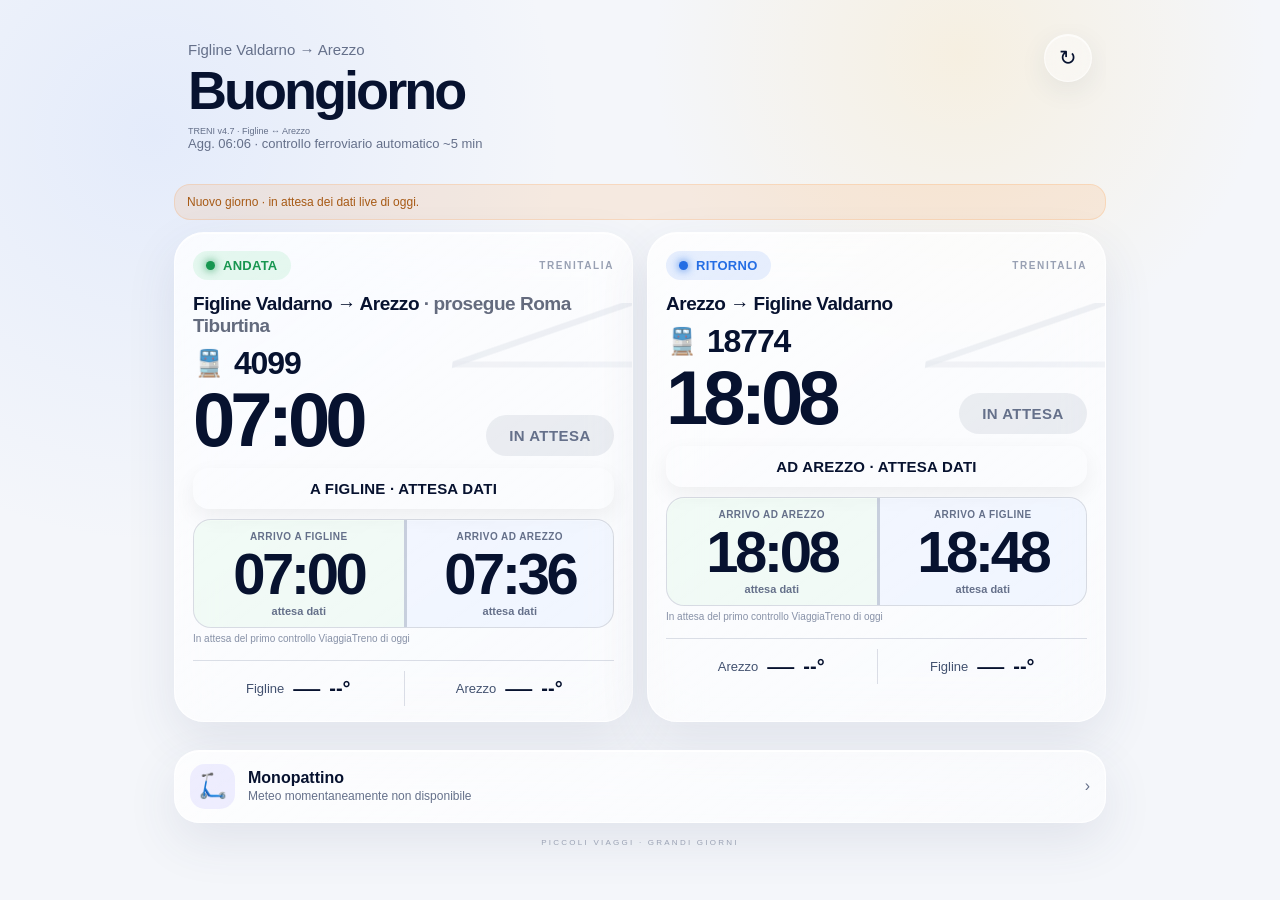
==== index.html @ f2db4995 "Reset giornaliero automatico a mezzanotte" ====
<!doctype html>
<html lang="it">
<head>
  <meta charset="utf-8">
<meta http-equiv="Cache-Control" content="no-cache, no-store, must-revalidate">
<meta http-equiv="Pragma" content="no-cache">
<meta http-equiv="Expires" content="0">
  <meta name="viewport" content="width=device-width,initial-scale=1,viewport-fit=cover">
  <meta name="theme-color" content="#f7f9fc" media="(prefers-color-scheme: light)">
  <meta name="theme-color" content="#080a0f" media="(prefers-color-scheme: dark)">
  <meta name="apple-mobile-web-app-capable" content="yes">
  <meta name="apple-mobile-web-app-status-bar-style" content="black-translucent">
  <meta name="apple-mobile-web-app-title" content="Treni Figline">
  <meta name="format-detection" content="telephone=no">
  <link rel="manifest" href="./manifest.webmanifest">
  <link rel="icon" href="./icon.svg" type="image/svg+xml">
  <title>Treni Figline ↔ Arezzo v4</title>
  <style>
    :root{
      color-scheme:light dark;
      --bg:#f4f6fa;--text:#07122f;--muted:#65708a;--border:rgba(103,116,145,.22);
      --shadow:0 18px 50px rgba(54,72,104,.10);--green:#28c866;--orange:#ff8a2b;
      --red:#ff4d4f;--blue:#3478f6;--purple:#6c63ff;
    }
    *{box-sizing:border-box}
    html,body{margin:0;min-height:100%;background:
      radial-gradient(circle at 75% 6%,rgba(255,209,112,.18),transparent 24%),
      radial-gradient(circle at 12% 15%,rgba(130,170,255,.14),transparent 30%),var(--bg);
      color:var(--text);font-family:-apple-system,BlinkMacSystemFont,"SF Pro Display","Segoe UI",sans-serif;
      -webkit-font-smoothing:antialiased}
    body{min-height:100dvh;overflow-x:hidden}
    button{font:inherit;color:inherit;-webkit-tap-highlight-color:transparent}
    .app{width:min(100%,520px);min-height:100dvh;margin:0 auto;padding:
      max(14px,env(safe-area-inset-top)) max(14px,env(safe-area-inset-right))
      max(16px,env(safe-area-inset-bottom)) max(14px,env(safe-area-inset-left));position:relative}
    .hero{position:relative;min-height:174px;padding:10px 6px 12px;overflow:hidden;border-radius:0 0 34px 34px}
    .hero:before,.hero:after{content:"";position:absolute;pointer-events:none;z-index:-2}
    .hero:before{left:-15%;right:-12%;bottom:4px;height:88px;background:
      radial-gradient(ellipse at 13% 100%,rgba(102,126,162,.22) 0 44%,transparent 45%),
      radial-gradient(ellipse at 48% 105%,rgba(112,133,165,.20) 0 50%,transparent 51%),
      radial-gradient(ellipse at 83% 108%,rgba(83,110,150,.18) 0 49%,transparent 50%)}
    .hero:after{width:92px;height:92px;border-radius:50%;right:18px;top:70px;background:rgba(255,218,128,.24);box-shadow:0 0 55px rgba(255,211,102,.22);z-index:-3}
    .topline{display:flex;align-items:flex-start;justify-content:space-between;gap:10px}
    .route-mini{font-size:15px;color:var(--muted);margin-top:7px}
    h1{font-size:clamp(38px,11vw,54px);letter-spacing:-.055em;line-height:.94;margin:7px 0 10px;font-weight:760}
    .refresh-meta{font-size:13px;color:var(--muted)}
    .actions{display:flex;gap:8px}
    .circle{width:48px;height:48px;border:1px solid rgba(255,255,255,.58);background:rgba(255,255,255,.40);
      backdrop-filter:blur(22px);-webkit-backdrop-filter:blur(22px);border-radius:50%;display:grid;place-items:center;
      font-size:21px;box-shadow:inset 0 1px 0 rgba(255,255,255,.7),0 8px 28px rgba(43,60,90,.08);cursor:pointer}
    .circle:active{transform:scale(.985)}
    .cards{display:grid;gap:14px}
    .glass{background:linear-gradient(145deg,rgba(255,255,255,.78),rgba(255,255,255,.55));
      border:1px solid rgba(255,255,255,.76);backdrop-filter:blur(26px) saturate(145%);
      -webkit-backdrop-filter:blur(26px) saturate(145%);box-shadow:var(--shadow),inset 0 1px 0 rgba(255,255,255,.88)}
    .train-card{border-radius:30px;padding:18px 18px 15px;position:relative;overflow:hidden;min-height:310px}
    .train-card:after{content:"";position:absolute;right:-12px;top:70px;width:190px;height:100px;opacity:.10;
      background:linear-gradient(160deg,transparent 0 34%,rgba(65,89,126,.75) 35% 38%,transparent 39%),
      linear-gradient(180deg,transparent 0 58%,rgba(65,89,126,.55) 59% 64%,transparent 65%);transform:skewX(-8deg);pointer-events:none}
    .card-head{display:flex;align-items:center;justify-content:space-between;gap:10px}
    .trip-pill{display:inline-flex;align-items:center;gap:8px;padding:7px 13px;border-radius:999px;font-size:13px;font-weight:780;letter-spacing:.02em}
    .trip-pill.out{color:#179650;background:rgba(40,200,102,.10)} .trip-pill.back{color:#246de4;background:rgba(52,120,246,.11)}
    .dot{width:9px;height:9px;border-radius:50%;background:currentColor;box-shadow:0 0 10px currentColor}
    .brand{font-size:10px;font-weight:750;letter-spacing:.16em;color:#98a0b3}
    .route-line{font-size:19px;font-weight:650;letter-spacing:-.025em;margin-top:13px}
    .train-number{display:flex;align-items:center;gap:10px;margin-top:8px;font-size:32px;font-weight:780;letter-spacing:-.035em}
    .train-glyph{font-size:26px;opacity:.82}
    .main-row{display:flex;align-items:end;justify-content:space-between;gap:12px;margin-top:3px}
    .departure{font-size:clamp(58px,18vw,82px);font-weight:790;letter-spacing:-.065em;line-height:.93}
    .status-pill{display:inline-flex;align-items:center;justify-content:center;gap:8px;min-width:128px;padding:12px 14px;border-radius:999px;
      font-size:15px;font-weight:800;letter-spacing:.03em;box-shadow:0 9px 24px rgba(0,0,0,.09)}
    .status-pill.ok{background:linear-gradient(135deg,#35cf73,#22ba5b);color:#fff}
    .status-pill.delay{background:linear-gradient(135deg,#ff9f43,#ff7b20);color:#fff}
    .status-pill.bad{background:linear-gradient(135deg,#ff625f,#eb3438);color:#fff}
    .status-pill.neutral{background:rgba(119,130,151,.13);color:var(--muted);box-shadow:none}
    .punctuality{display:flex;align-items:center;justify-content:center;width:100%;margin-top:12px;padding:11px 14px;border-radius:16px;font-size:15px;font-weight:900;letter-spacing:.015em;border:1px solid transparent;box-shadow:0 8px 22px rgba(0,0,0,.06)}
    .punctuality.ok{color:#0d7a3d;background:linear-gradient(135deg,rgba(40,200,102,.18),rgba(40,200,102,.09));border-color:rgba(40,200,102,.32)}
    .punctuality.late{color:#fff;background:linear-gradient(135deg,#ff625f,#e73a40);border-color:rgba(255,77,79,.45);box-shadow:0 10px 24px rgba(231,58,64,.20)}
    .punctuality.early{color:#1e63c9;background:linear-gradient(135deg,rgba(52,120,246,.18),rgba(52,120,246,.09));border-color:rgba(52,120,246,.30)}
    .punctuality.bad{color:#fff;background:linear-gradient(135deg,#ff3b30,#c71f2a);border-color:rgba(255,59,48,.48);box-shadow:0 10px 24px rgba(199,31,42,.22)}
    .timing-split{display:grid;grid-template-columns:1fr 1fr;margin-top:10px;border:1px solid rgba(82,96,126,.22);border-radius:18px;overflow:hidden;background:rgba(255,255,255,.36);box-shadow:inset 0 1px 0 rgba(255,255,255,.75)}
    .timing-cell{position:relative;padding:11px 7px 10px;text-align:center;min-width:0}
    .timing-cell:first-child{background:rgba(40,200,102,.055)}
    .timing-cell:last-child{background:rgba(52,120,246,.055)}
    .timing-cell+.timing-cell{border-left:3px solid rgba(92,104,132,.28)}
    .timing-label{font-size:10px;font-weight:850;letter-spacing:.045em;color:var(--muted);text-transform:uppercase;white-space:nowrap}
    .timing-time{font-size:52px;font-weight:900;letter-spacing:-.06em;margin-top:4px;line-height:.95;white-space:nowrap}
    .timing-delta{font-size:11px;font-weight:850;margin-top:4px;color:var(--muted)}
    .timing-delta.late{color:#d6373e}.timing-delta.early{color:#246de4}.timing-delta.ok{color:#179650}
    .subinfo{font-size:14px;color:#4e5a75;margin-top:7px;min-height:19px}
    .live-note{font-size:10px;color:#8791a7;margin-top:5px;min-height:14px}
    .divider{height:1px;background:var(--border);margin:13px 0 10px}
    .weather-strip{display:grid;grid-template-columns:1fr 1fr;align-items:center}
    .weather-item{display:flex;align-items:center;justify-content:center;gap:9px;min-width:0;padding:4px 6px}
    .weather-item+.weather-item{border-left:1px solid var(--border)}
    .weather-city{font-size:13px;color:#42516f;white-space:nowrap}.weather-ico{font-size:27px;line-height:1}
    .weather-temp{font-size:20px;font-weight:700;white-space:nowrap}
    .scooter{border-radius:25px;padding:13px 15px;display:flex;align-items:center;gap:13px;margin-top:14px}
    .scooter-icon{width:45px;height:45px;border-radius:15px;display:grid;place-items:center;font-size:24px;background:rgba(108,99,255,.10)}
    .scooter-copy{min-width:0;flex:1}.scooter-title{font-weight:750;font-size:16px}.scooter-sub{font-size:12px;color:var(--muted);margin-top:2px}
    .notice{display:none;margin:0 0 12px;padding:10px 12px;border-radius:16px;background:rgba(255,138,43,.12);color:#a75a15;
      font-size:12px;border:1px solid rgba(255,138,43,.18)} .notice.show{display:block}
    .footer{text-align:center;color:#a0a7b8;font-size:8px;letter-spacing:.28em;margin:15px 0 0;text-transform:uppercase}
    @media(max-height:760px){
      .app{padding-top:max(8px,env(safe-area-inset-top))}.hero{min-height:128px}.hero:after{top:44px}
      h1{font-size:37px;margin:4px 0 6px}.route-mini{margin-top:2px;font-size:13px}.refresh-meta{font-size:11px}
      .circle{width:42px;height:42px;font-size:18px}.cards{gap:9px}.train-card{min-height:0;padding:14px 15px 12px;border-radius:25px}
      .trip-pill{padding:5px 10px;font-size:11px}.route-line{font-size:16px;margin-top:8px}.train-number{font-size:26px;margin-top:5px}.timing-time{font-size:48px!important}
      .train-glyph{font-size:21px}.departure{font-size:55px}.status-pill{padding:9px 11px;min-width:111px;font-size:13px}
      .subinfo{font-size:12px;margin-top:4px}.live-note{font-size:9px}.divider{margin:9px 0 6px}
      .weather-ico{font-size:22px}.weather-temp{font-size:17px}.weather-city{font-size:11px}
      .scooter{padding:9px 12px;margin-top:9px}.scooter-icon{width:38px;height:38px;font-size:20px}.scooter-title{font-size:14px}.scooter-sub{font-size:10px}.footer{display:none}
    }
    @media(min-width:700px){
      .app{width:min(100%,980px);padding:24px}.hero{min-height:160px;padding-inline:14px}.cards{grid-template-columns:1fr 1fr}
      .scooter{grid-column:1/-1}.train-card{min-height:360px}.departure{font-size:76px}.timing-time{font-size:58px}
    }
    @media(prefers-color-scheme:dark){
      :root{--bg:#080a0f;--text:#f5f7ff;--muted:#9aa5bd;--border:rgba(255,255,255,.13);--shadow:0 18px 60px rgba(0,0,0,.26)}
      .glass{background:linear-gradient(145deg,rgba(35,40,53,.82),rgba(18,21,30,.69));border-color:rgba(255,255,255,.12);box-shadow:var(--shadow),inset 0 1px 0 rgba(255,255,255,.10)}
      .circle{background:rgba(40,44,57,.65);border-color:rgba(255,255,255,.11)}.subinfo,.weather-city{color:#b8c1d4}.timing-split{background:rgba(255,255,255,.035);border-color:rgba(255,255,255,.13)}.timing-cell:first-child{background:rgba(40,200,102,.07)}.timing-cell:last-child{background:rgba(52,120,246,.07)}.timing-cell+.timing-cell{border-left-color:rgba(255,255,255,.22)}.punctuality.ok{color:#77e6a2}.punctuality.late{color:#ff8b8e}.punctuality.early{color:#8fb8ff}
    }
  </style>

<script>
(function(){
  try{
    const UI_BUILD="47";
    const u=new URL(location.href);
    if(u.searchParams.get("build")!==UI_BUILD){
      u.searchParams.set("build",UI_BUILD);
      location.replace(u.toString());
      return;
    }
  }catch(e){}

  try{
    if("serviceWorker" in navigator){
      navigator.serviceWorker.getRegistrations().then(function(rs){
        return Promise.all(rs.map(function(r){return r.unregister();}));
      }).catch(function(){});
    }
    if("caches" in window){
      caches.keys().then(function(keys){
        return Promise.all(keys.map(function(k){return caches.delete(k);}));
      }).catch(function(){});
    }
  }catch(e){}
})();
</script>

</head>
<body>
<main class="app">
  <section class="hero">
    <div class="topline">
      <div>
        <div class="route-mini">Figline Valdarno → Arezzo</div>
        <h1 id="greeting">Buongiorno</h1><div style="font-size:9px;color:var(--muted);margin-top:4px">TRENI v4.7 · Figline ↔ Arezzo</div>
        <div id="refreshMeta" class="refresh-meta">Caricamento dati…</div>
      </div>
      <div class="actions"><button id="refreshBtn" class="circle" type="button" aria-label="Aggiorna">↻</button></div>
    </div>
  </section>

  <div id="notice" class="notice"></div>

  <section class="cards">
    <article class="train-card glass">
      <div class="card-head"><span class="trip-pill out"><span class="dot"></span>ANDATA</span><span class="brand">TRENITALIA</span></div>
      <div class="route-line">Figline Valdarno → Arezzo <span style="opacity:.62">· prosegue Roma Tiburtina</span></div>
      <div class="train-number"><span class="train-glyph">🚆</span><span>4099</span></div>
      <div class="main-row"><div id="outDeparture" class="departure">07:00</div><div id="outStatus" class="status-pill neutral">PROGRAMMATO</div></div>
      <div id="outPunctuality" class="punctuality ok">A FIGLINE · IN ORARIO</div><div id="outInfo" class="timing-split">
        <div class="timing-cell"><div class="timing-label">Arrivo a Figline</div><div id="outBoardTime" class="timing-time">07:00</div><div id="outBoardDelta" class="timing-delta ok">in orario</div></div>
        <div class="timing-cell"><div class="timing-label">Arrivo ad Arezzo</div><div id="outDestTime" class="timing-time">07:36</div><div id="outDestDelta" class="timing-delta ok">in orario</div></div>
      </div>
      <div id="outLive" class="live-note">Dati live in caricamento…</div>
      <div class="divider"></div>
      <div class="weather-strip">
        <div class="weather-item"><span class="weather-city">Figline</span><span id="fmI" class="weather-ico">—</span><span id="fmT" class="weather-temp">--°</span></div>
        <div class="weather-item"><span class="weather-city">Arezzo</span><span id="amI" class="weather-ico">—</span><span id="amT" class="weather-temp">--°</span></div>
      </div>
    </article>

    <article class="train-card glass">
      <div class="card-head"><span class="trip-pill back"><span class="dot"></span>RITORNO</span><span class="brand">TRENITALIA</span></div>
      <div class="route-line">Arezzo → Figline Valdarno</div>
      <div class="train-number"><span class="train-glyph">🚆</span><span>18774</span></div>
      <div class="main-row"><div id="backDeparture" class="departure">18:08</div><div id="backStatus" class="status-pill neutral">PROGRAMMATO</div></div>
      <div id="backPunctuality" class="punctuality ok">AD AREZZO · IN ORARIO</div><div id="backInfo" class="timing-split">
        <div class="timing-cell"><div class="timing-label">Arrivo ad Arezzo</div><div id="backBoardTime" class="timing-time">18:08</div><div id="backBoardDelta" class="timing-delta ok">in orario</div></div>
        <div class="timing-cell"><div class="timing-label">Arrivo a Figline</div><div id="backDestTime" class="timing-time">18:48</div><div id="backDestDelta" class="timing-delta ok">in orario</div></div>
      </div>
      <div id="backLive" class="live-note">Dati live in caricamento…</div>
      <div class="divider"></div>
      <div class="weather-strip">
        <div class="weather-item"><span class="weather-city">Arezzo</span><span id="aeI" class="weather-ico">—</span><span id="aeT" class="weather-temp">--°</span></div>
        <div class="weather-item"><span class="weather-city">Figline</span><span id="feI" class="weather-ico">—</span><span id="feT" class="weather-temp">--°</span></div>
      </div>
    </article>

    <aside class="scooter glass">
      <div class="scooter-icon">🛴</div>
      <div class="scooter-copy"><div class="scooter-title">Monopattino</div><div id="scooterNote" class="scooter-sub">Controlla pioggia e ritardo prima di uscire</div></div>
      <div style="color:var(--muted)">›</div>
    </aside>
  </section>
  <div class="footer">piccoli viaggi · grandi giorni</div>
</main>

<script>
(()=>{
"use strict";
const VERSION="4.7-github-only";
const FIGLINE={lat:43.6198,lon:11.4719}, AREZZO={lat:43.4633,lon:11.8796};
const $=s=>document.querySelector(s);
const ui={
 greeting:$("#greeting"),meta:$("#refreshMeta"),refresh:$("#refreshBtn"),notice:$("#notice"),
 outDeparture:$("#outDeparture"),outStatus:$("#outStatus"),outPunctuality:$("#outPunctuality"),outInfo:$("#outInfo"),outLive:$("#outLive"),outBoardTime:$("#outBoardTime"),outBoardDelta:$("#outBoardDelta"),outDestTime:$("#outDestTime"),outDestDelta:$("#outDestDelta"),
 backDeparture:$("#backDeparture"),backStatus:$("#backStatus"),backPunctuality:$("#backPunctuality"),backInfo:$("#backInfo"),backLive:$("#backLive"),backBoardTime:$("#backBoardTime"),backBoardDelta:$("#backBoardDelta"),backDestTime:$("#backDestTime"),backDestDelta:$("#backDestDelta"),
 fmI:$("#fmI"),fmT:$("#fmT"),amI:$("#amI"),amT:$("#amT"),aeI:$("#aeI"),aeT:$("#aeT"),feI:$("#feI"),feT:$("#feT"),
 scooter:$("#scooterNote")
};
function romeDateParts(date=new Date()){
 const p=new Intl.DateTimeFormat("en-CA",{timeZone:"Europe/Rome",year:"numeric",month:"2-digit",day:"2-digit",hour:"2-digit",minute:"2-digit",hourCycle:"h23"}).formatToParts(date);
 return Object.fromEntries(p.filter(x=>x.type!=="literal").map(x=>[x.type,x.value]));
}
function todayRome(){const p=romeDateParts();return `${p.year}-${p.month}-${p.day}`}
function clock(date=new Date()){const p=romeDateParts(date);return `${p.hour}:${p.minute}`}
function setGreeting(){const h=Number(romeDateParts().hour);ui.greeting.textContent=h<12?"Buongiorno":h<18?"Buon pomeriggio":"Buonasera"}
function statusClass(el,c){el.className="status-pill "+c}

function resetForNewDay(){
 ui.outDeparture.textContent="07:00";
 ui.backDeparture.textContent="18:08";

 ui.outStatus.textContent="IN ATTESA"; statusClass(ui.outStatus,"neutral");
 ui.backStatus.textContent="IN ATTESA"; statusClass(ui.backStatus,"neutral");

 ui.outPunctuality.textContent="A FIGLINE · ATTESA DATI";
 ui.outPunctuality.className="punctuality neutral";
 ui.backPunctuality.textContent="AD AREZZO · ATTESA DATI";
 ui.backPunctuality.className="punctuality neutral";

 ui.outBoardTime.textContent="07:00";
 ui.outDestTime.textContent="07:36";
 ui.backBoardTime.textContent="18:08";
 ui.backDestTime.textContent="18:48";

 for(const el of [ui.outBoardDelta,ui.outDestDelta,ui.backBoardDelta,ui.backDestDelta]){
   el.textContent="attesa dati";
   el.className="timing-delta";
 }
 ui.outLive.textContent="In attesa del primo controllo ViaggiaTreno di oggi";
 ui.backLive.textContent="In attesa del primo controllo ViaggiaTreno di oggi";
}

function dataAgeMinutes(iso){
 if(!iso)return Infinity;
 const t=Date.parse(iso); if(!Number.isFinite(t))return Infinity;
 return Math.max(0,(Date.now()-t)/60000);
}

function renderTrain(key,d){
 const dep=key==="out"?ui.outDeparture:ui.backDeparture, st=key==="out"?ui.outStatus:ui.backStatus,
 punct=key==="out"?ui.outPunctuality:ui.backPunctuality,
 inf=key==="out"?ui.outInfo:ui.backInfo, live=key==="out"?ui.outLive:ui.backLive;
 if(d?.departureScheduled)dep.textContent=d.departureScheduled;
 let cls="neutral",txt="IN ORARIO";
 const boardingDelay=Number(d?.boardingDelayMinutes ?? d?.delayMinutes ?? 0);
 if(d?.cancelled){txt="SOPPRESSO";cls="bad"}
 else if(d?.departureActual){
   txt=boardingDelay>0?`PARTITO +${Math.round(boardingDelay)}`:"PARTITO";
   cls=boardingDelay>=15?"bad":boardingDelay>0?"delay":"ok";
 }
 else if(boardingDelay>0){
   txt=`+ ${Math.round(boardingDelay)} MIN`;
   cls=boardingDelay>=15?"bad":"delay";
 }else{
   txt="IN ORARIO";cls="ok";
 }
 st.textContent=txt;statusClass(st,cls);

 const stationLabel=key==="out"?"A FIGLINE":"AD AREZZO";
 let pTxt="IN ORARIO",pCls="ok";
 if(d?.cancelled){pTxt="SOPPRESSO";pCls="bad"}
 else if(boardingDelay>0){pTxt=`+ ${Math.round(boardingDelay)} MIN`;pCls="late"}
 else if(boardingDelay<0){pTxt=`− ${Math.abs(Math.round(boardingDelay))} MIN`;pCls="early"}
 punct.textContent=`${stationLabel} · ${pTxt}`;
 punct.className="punctuality "+pCls;

 const boardTime=d?.boardingArrivalActual||d?.boardingArrivalExpected||d?.departureExpected||d?.departureScheduled||"--:--";
 const destTime=d?.arrivalActual||d?.arrivalExpected||d?.arrivalScheduled||"--:--";
 const destDelay=Number(d?.destinationDelayMinutes ?? d?.delayMinutes ?? 0);
 const boardTimeEl=key==="out"?ui.outBoardTime:ui.backBoardTime;
 const boardDeltaEl=key==="out"?ui.outBoardDelta:ui.backBoardDelta;
 const destTimeEl=key==="out"?ui.outDestTime:ui.backDestTime;
 const destDeltaEl=key==="out"?ui.outDestDelta:ui.backDestDelta;
 const deltaView=(mins)=>{
   const n=Math.round(Number(mins)||0);
   if(n>0)return {text:`+${n} min`,cls:"late"};
   if(n<0)return {text:`−${Math.abs(n)} min`,cls:"early"};
   return {text:"in orario",cls:"ok"};
 };
 const bd=deltaView(boardingDelay),dd=deltaView(destDelay);
 boardTimeEl.textContent=boardTime; boardDeltaEl.textContent=bd.text; boardDeltaEl.className="timing-delta "+bd.cls;
 destTimeEl.textContent=destTime; destDeltaEl.textContent=dd.text; destDeltaEl.className="timing-delta "+dd.cls;
 let bits=[];
 if(d?.departureActual)bits.push(`Partenza effettiva ${d.departureActual}`);
 else if(d?.trainStarted && d?.lastDetection)bits.push(`Treno in viaggio · ultimo rilevamento: ${d.lastDetection}`);
 else if(d?.lastDetection && d.lastDetection!=="--")bits.push(`Ultimo rilevamento: ${d.lastDetection}`);
 if(d?.dataDate && d.dataDate!==todayRome())bits.push("dato non odierno");
 if(d?.fetchError)bits.push("ultimo aggiornamento live non riuscito");
 live.textContent=bits.length?bits.join(" · "):"Stato live ViaggiaTreno";
}
function weatherIcon(code){
 code=Number(code);if(code===0)return"☀️";if([1,2].includes(code))return"🌤️";if(code===3)return"☁️";
 if([45,48].includes(code))return"🌫️";if([51,53,55,56,57].includes(code))return"🌦️";
 if([61,63,65,66,67,80,81,82].includes(code))return"🌧️";if([71,73,75,77,85,86].includes(code))return"🌨️";
 if([95,96,99].includes(code))return"⛈️";return"🌥️";
}
async function forecast(point){
 const q=new URLSearchParams({latitude:String(point.lat),longitude:String(point.lon),hourly:"temperature_2m,weather_code,precipitation_probability",timezone:"Europe/Rome",forecast_days:"1"});
 const r=await fetch(`https://api.open-meteo.com/v1/forecast?${q}`,{cache:"no-store"});if(!r.ok)throw new Error("meteo");return r.json();
}
function atHour(d,h){
 const hh=String(h).padStart(2,"0")+":00",times=d?.hourly?.time||[];let i=times.findIndex(x=>x.endsWith(hh));if(i<0)i=0;
 return {temp:Math.round(d.hourly.temperature_2m[i]),code:d.hourly.weather_code[i],rain:Number(d.hourly.precipitation_probability[i]||0)}
}
function putWeather(o,ico,temp){ico.textContent=weatherIcon(o.code);temp.textContent=`${o.temp}°`}
async function loadWeather(){
 try{
  const [f,a]=await Promise.all([forecast(FIGLINE),forecast(AREZZO)]);
  const fm=atHour(f,7),am=atHour(a,8),ae=atHour(a,18),fe=atHour(f,19);
  putWeather(fm,ui.fmI,ui.fmT);putWeather(am,ui.amI,ui.amT);putWeather(ae,ui.aeI,ui.aeT);putWeather(fe,ui.feI,ui.feT);
  const wet=[fm,am,ae,fe].some(x=>x.rain>=45||["🌧️","⛈️","🌨️"].includes(weatherIcon(x.code)));
  ui.scooter.textContent=wet?"Possibile pioggia: controlla prima di partire col monopattino":"Meteo favorevole: controlla comunque lo stato del treno prima di uscire";
 }catch(e){ui.scooter.textContent="Meteo momentaneamente non disponibile"}
}
async function loadTrains(){
 const r=await fetch(`./data/trains.json?v=${Date.now()}`,{cache:"no-store"});
 if(!r.ok)throw new Error("Dati ferroviari non disponibili");
 const data=await r.json();
 const staleDay=data?.dataDate && data.dataDate!==todayRome();

 // A mezzanotte non mostriamo più ritardi/stati del giorno precedente.
 // Restiamo in attesa finché il backend non pubblica il primo dato del nuovo giorno.
 if(staleDay){
   resetForNewDay();
   ui.notice.textContent="Nuovo giorno · in attesa dei dati live di oggi.";
   ui.notice.classList.add("show");
   return data;
 }

 renderTrain("out",data?.trains?.["4099"]);renderTrain("back",data?.trains?.["18774"]);
 const age=dataAgeMinutes(data?.generatedAt);
 if(age>25){
   ui.notice.textContent=`ATTENZIONE: ultimo controllo ferroviario ${Math.round(age)} minuti fa.`;
   ui.notice.classList.add("show");
   for(const el of [ui.outStatus,ui.backStatus]){
     if(el.textContent==="IN ORARIO"){el.textContent="DATI NON LIVE";statusClass(el,"delay")}
   }
 }else{ui.notice.classList.remove("show")}
 return data;
}
async function refreshAll(){
 ui.refresh.disabled=true;ui.refresh.textContent="…";let trainOk=false;
 try{await loadTrains();trainOk=true}catch(e){
  ui.notice.textContent="Dati live dei treni momentaneamente non disponibili. Gli orari programmati restano visibili.";
  ui.notice.classList.add("show");
 }
 await loadWeather();
 ui.meta.textContent=`Agg. ${clock()} · controllo ferroviario automatico ~5 min${trainOk?"":" · offline"}`;
 ui.refresh.disabled=false;ui.refresh.textContent="↻";
}
ui.refresh.addEventListener("click",refreshAll);
document.addEventListener("visibilitychange",()=>{if(document.visibilityState==="visible")refreshAll()});

let activeDay=todayRome();
function watchDayChange(){
 const nowDay=todayRome();
 if(nowDay!==activeDay){
   activeDay=nowDay;
   resetForNewDay();
   ui.notice.textContent="Nuovo giorno · in attesa dei dati live di oggi.";
   ui.notice.classList.add("show");
   refreshAll();
 }
}

setGreeting();
setInterval(setGreeting,60000);
setInterval(watchDayChange,15000);
refreshAll();
setInterval(refreshAll,120000);
})();
</script>
</body></html>
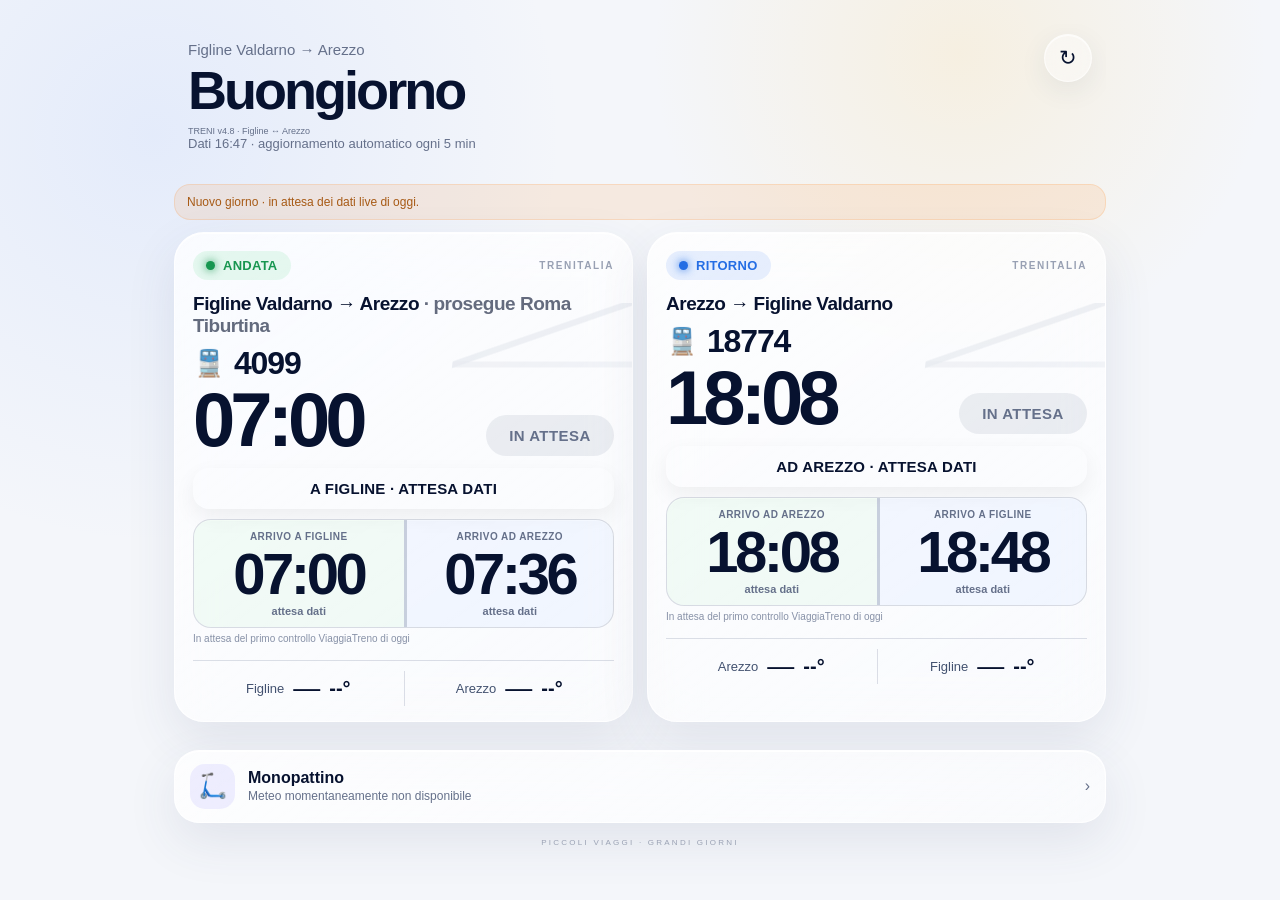
==== commit 068dcb29: "Mostra ora reale dati live Train v4.8" ====
--- a/index.html
+++ b/index.html
@@ -125,7 +125,7 @@
 <script>
 (function(){
   try{
-    const UI_BUILD="47";
+    const UI_BUILD="48";
     const u=new URL(location.href);
     if(u.searchParams.get("build")!==UI_BUILD){
       u.searchParams.set("build",UI_BUILD);
@@ -156,7 +156,7 @@
     <div class="topline">
       <div>
         <div class="route-mini">Figline Valdarno → Arezzo</div>
-        <h1 id="greeting">Buongiorno</h1><div style="font-size:9px;color:var(--muted);margin-top:4px">TRENI v4.7 · Figline ↔ Arezzo</div>
+        <h1 id="greeting">Buongiorno</h1><div style="font-size:9px;color:var(--muted);margin-top:4px">TRENI v4.8 · Figline ↔ Arezzo</div>
         <div id="refreshMeta" class="refresh-meta">Caricamento dati…</div>
       </div>
       <div class="actions"><button id="refreshBtn" class="circle" type="button" aria-label="Aggiorna">↻</button></div>
@@ -212,7 +212,7 @@
 <script>
 (()=>{
 "use strict";
-const VERSION="4.7-github-only";
+const VERSION="4.8-persistent-live";
 const FIGLINE={lat:43.6198,lon:11.4719}, AREZZO={lat:43.4633,lon:11.8796};
 const $=s=>document.querySelector(s);
 const ui={
@@ -261,6 +261,11 @@
  const t=Date.parse(iso); if(!Number.isFinite(t))return Infinity;
  return Math.max(0,(Date.now()-t)/60000);
 }
+function dataClock(iso){
+ const t=Date.parse(iso); if(!Number.isFinite(t))return "--:--";
+ return clock(new Date(t));
+}
+let lastTrainGeneratedAt=null;
 
 function renderTrain(key,d){
  const dep=key==="out"?ui.outDeparture:ui.backDeparture, st=key==="out"?ui.outStatus:ui.backStatus,
@@ -342,6 +347,7 @@
  const r=await fetch(`./data/trains.json?v=${Date.now()}`,{cache:"no-store"});
  if(!r.ok)throw new Error("Dati ferroviari non disponibili");
  const data=await r.json();
+ lastTrainGeneratedAt=data?.generatedAt||null;
  const staleDay=data?.dataDate && data.dataDate!==todayRome();
 
  // A mezzanotte non mostriamo più ritardi/stati del giorno precedente.
@@ -371,7 +377,7 @@
   ui.notice.classList.add("show");
  }
  await loadWeather();
- ui.meta.textContent=`Agg. ${clock()} · controllo ferroviario automatico ~5 min${trainOk?"":" · offline"}`;
+ ui.meta.textContent=trainOk&&lastTrainGeneratedAt?`Dati ${dataClock(lastTrainGeneratedAt)} · aggiornamento automatico ogni 5 min`:`Controllo ${clock()} · dati ferroviari non disponibili`;
  ui.refresh.disabled=false;ui.refresh.textContent="↻";
 }
 ui.refresh.addEventListener("click",refreshAll);
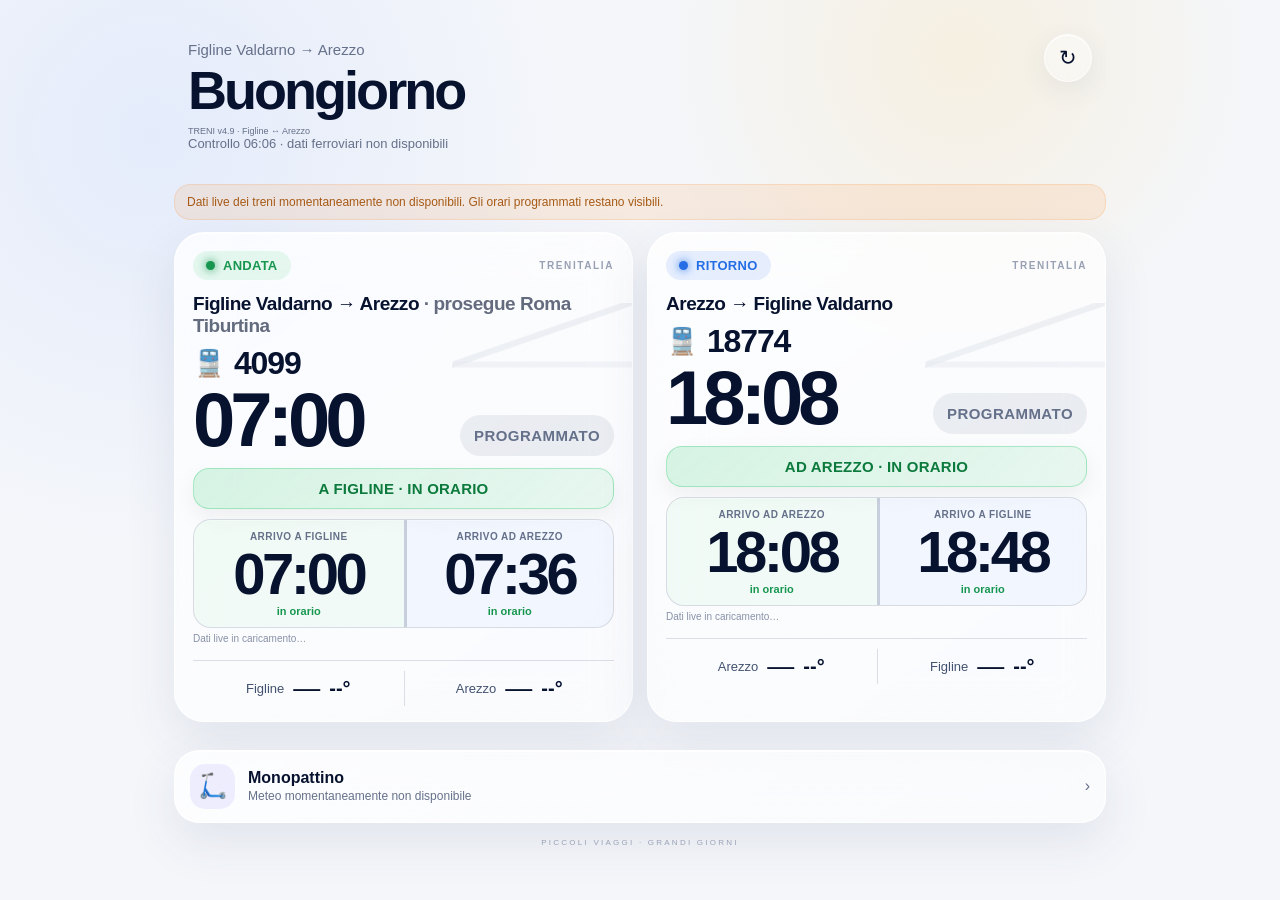
==== commit 8b8618be: "Separa dati live dalla PWA Train v4.9" ====
--- a/index.html
+++ b/index.html
@@ -125,7 +125,7 @@
 <script>
 (function(){
   try{
-    const UI_BUILD="48";
+    const UI_BUILD="49";
     const u=new URL(location.href);
     if(u.searchParams.get("build")!==UI_BUILD){
       u.searchParams.set("build",UI_BUILD);
@@ -156,7 +156,7 @@
     <div class="topline">
       <div>
         <div class="route-mini">Figline Valdarno → Arezzo</div>
-        <h1 id="greeting">Buongiorno</h1><div style="font-size:9px;color:var(--muted);margin-top:4px">TRENI v4.8 · Figline ↔ Arezzo</div>
+        <h1 id="greeting">Buongiorno</h1><div style="font-size:9px;color:var(--muted);margin-top:4px">TRENI v4.9 · Figline ↔ Arezzo</div>
         <div id="refreshMeta" class="refresh-meta">Caricamento dati…</div>
       </div>
       <div class="actions"><button id="refreshBtn" class="circle" type="button" aria-label="Aggiorna">↻</button></div>
@@ -212,7 +212,7 @@
 <script>
 (()=>{
 "use strict";
-const VERSION="4.8-persistent-live";
+const VERSION="4.9-live-data-branch";
 const FIGLINE={lat:43.6198,lon:11.4719}, AREZZO={lat:43.4633,lon:11.8796};
 const $=s=>document.querySelector(s);
 const ui={
@@ -344,7 +344,7 @@
  }catch(e){ui.scooter.textContent="Meteo momentaneamente non disponibile"}
 }
 async function loadTrains(){
- const r=await fetch(`./data/trains.json?v=${Date.now()}`,{cache:"no-store"});
+ const r=await fetch(`https://raw.githubusercontent.com/MarcoVeneri/Train/live-data/data/trains.json?v=${Date.now()}`,{cache:"no-store",mode:"cors"});
  if(!r.ok)throw new Error("Dati ferroviari non disponibili");
  const data=await r.json();
  lastTrainGeneratedAt=data?.generatedAt||null;
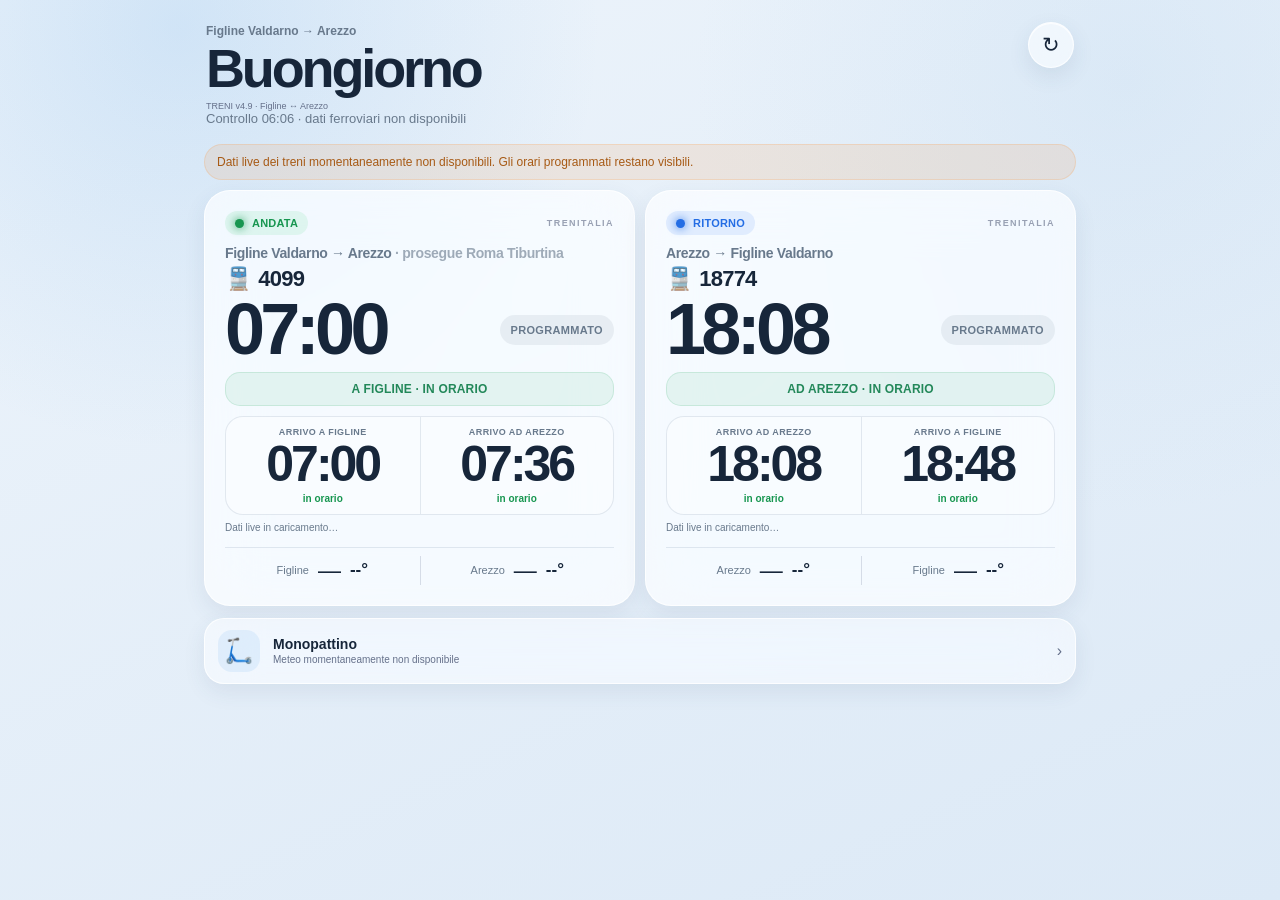
==== commit 037b6ed8: "Apply iOS 27 Train UI and fix stale return status" ====
--- a/index.html
+++ b/index.html
@@ -14,7 +14,7 @@
   <meta name="format-detection" content="telephone=no">
   <link rel="manifest" href="./manifest.webmanifest">
   <link rel="icon" href="./icon.svg" type="image/svg+xml">
-  <title>Treni Figline ↔ Arezzo v4</title>
+  <title>Train</title>
   <style>
     :root{
       color-scheme:light dark;
@@ -125,7 +125,7 @@
 <script>
 (function(){
   try{
-    const UI_BUILD="49";
+    const UI_BUILD="50";
     const u=new URL(location.href);
     if(u.searchParams.get("build")!==UI_BUILD){
       u.searchParams.set("build",UI_BUILD);
@@ -149,6 +149,7 @@
 })();
 </script>
 
+  <link rel="stylesheet" href="./train-ios27.css?v=50">
 </head>
 <body>
 <main class="app">
@@ -272,6 +273,23 @@
  punct=key==="out"?ui.outPunctuality:ui.backPunctuality,
  inf=key==="out"?ui.outInfo:ui.backInfo, live=key==="out"?ui.outLive:ui.backLive;
  if(d?.departureScheduled)dep.textContent=d.departureScheduled;
+ const staleSource=!!d?.fetchError || d?.liveAvailable===false || (d?.dataDate && d.dataDate!==todayRome());
+ if(staleSource){
+   st.textContent="DATI NON LIVE";statusClass(st,"delay");
+   const stationLabel=key==="out"?"A FIGLINE":"AD AREZZO";
+   punct.textContent=`${stationLabel} · VERIFICA NON DISPONIBILE`;
+   punct.className="punctuality neutral";
+   const boardTimeEl=key==="out"?ui.outBoardTime:ui.backBoardTime;
+   const boardDeltaEl=key==="out"?ui.outBoardDelta:ui.backBoardDelta;
+   const destTimeEl=key==="out"?ui.outDestTime:ui.backDestTime;
+   const destDeltaEl=key==="out"?ui.outDestDelta:ui.backDestDelta;
+   boardTimeEl.textContent=d?.boardingArrivalScheduled||d?.departureScheduled||"--:--";
+   destTimeEl.textContent=d?.arrivalScheduled||"--:--";
+   boardDeltaEl.textContent="non verificato";boardDeltaEl.className="timing-delta";
+   destDeltaEl.textContent="non verificato";destDeltaEl.className="timing-delta";
+   live.textContent="Controllo live non riuscito · nuovo tentativo automatico";
+   return;
+ }
  let cls="neutral",txt="IN ORARIO";
  const boardingDelay=Number(d?.boardingDelayMinutes ?? d?.delayMinutes ?? 0);
  if(d?.cancelled){txt="SOPPRESSO";cls="bad"}
@@ -361,7 +379,11 @@
 
  renderTrain("out",data?.trains?.["4099"]);renderTrain("back",data?.trains?.["18774"]);
  const age=dataAgeMinutes(data?.generatedAt);
- if(age>25){
+ const sourceFailed=Object.values(data?.trains||{}).some(x=>x?.fetchError || x?.liveAvailable===false || (x?.dataDate && x.dataDate!==todayRome()));
+ if(sourceFailed){
+   ui.notice.textContent="Controllo live ViaggiaTreno non riuscito: non mostro più ‘in orario’ se il dato non è verificato. Riprovo automaticamente ogni 5 minuti.";
+   ui.notice.classList.add("show");
+ }else if(age>25){
    ui.notice.textContent=`ATTENZIONE: ultimo controllo ferroviario ${Math.round(age)} minuti fa.`;
    ui.notice.classList.add("show");
    for(const el of [ui.outStatus,ui.backStatus]){
--- a/train-ios27.css
+++ b/train-ios27.css
@@ -0,0 +1,37 @@
+/* Train · iOS 27 inspired redesign */
+:root{
+  --t-bg:#edf4fb;--t-bg2:#dce9f6;--t-text:#17263a;--t-muted:#68798c;
+  --t-glass:rgba(255,255,255,.68);--t-edge:rgba(255,255,255,.78);--t-line:rgba(51,84,120,.12);
+  --t-shadow:0 16px 42px rgba(52,79,108,.12);--t-shadow-soft:0 8px 22px rgba(52,79,108,.09);
+  --t-blue:#4b98ee;--t-green:#4ab77d;--t-red:#e06269;--t-amber:#dfa34d;
+}
+html,body{background:radial-gradient(circle at 14% 3%,rgba(111,174,231,.22),transparent 30%),radial-gradient(circle at 88% 9%,rgba(191,217,240,.30),transparent 31%),linear-gradient(155deg,var(--t-bg),var(--t-bg2))!important;color:var(--t-text)!important}
+.app{width:min(100%,900px)!important;padding:max(18px,env(safe-area-inset-top)) 14px max(22px,env(safe-area-inset-bottom))!important}
+.hero{min-height:0!important;padding:4px 2px 18px!important;border-radius:0!important;overflow:visible!important}
+.hero:before,.hero:after{display:none!important}
+.route-mini,.refresh-meta{color:var(--t-muted)!important}
+.route-mini{font-size:12px!important;font-weight:700!important;margin-top:2px!important}
+h1{font-size:clamp(38px,6vw,54px)!important;line-height:.95!important;margin:5px 0 7px!important;font-weight:820!important;letter-spacing:-.058em!important}
+.actions{gap:8px!important}.circle{width:46px!important;height:46px!important;background:rgba(255,255,255,.60)!important;border:1px solid var(--t-edge)!important;box-shadow:0 8px 22px rgba(48,78,108,.10),inset 0 1px 0 rgba(255,255,255,.78)!important;backdrop-filter:blur(24px) saturate(160%)!important;-webkit-backdrop-filter:blur(24px) saturate(160%)!important}
+.notice{border-radius:18px!important;margin-bottom:10px!important}
+.cards{display:grid!important;grid-template-columns:1fr!important;gap:10px!important}
+.train-card{min-height:0!important;border-radius:26px!important;padding:16px!important;background:var(--t-glass)!important;border:1px solid var(--t-edge)!important;box-shadow:var(--t-shadow-soft)!important;backdrop-filter:blur(28px) saturate(155%)!important;-webkit-backdrop-filter:blur(28px) saturate(155%)!important}
+.train-card:after{display:none!important}
+.card-head{align-items:center!important}.trip-pill{padding:6px 10px!important;font-size:11px!important;border-radius:999px!important}.brand{font-size:9px!important}
+.route-line{font-size:14px!important;color:var(--t-muted)!important;margin-top:10px!important;font-weight:650!important}
+.train-number{font-size:22px!important;margin-top:5px!important;gap:7px!important}.train-glyph{font-size:22px!important}
+.main-row{align-items:center!important;margin-top:5px!important}.departure{font-size:clamp(58px,15vw,76px)!important;line-height:.9!important;font-weight:850!important}
+.status-pill{min-width:0!important;padding:9px 11px!important;font-size:11px!important;box-shadow:none!important}
+.status-pill.ok{background:rgba(74,183,125,.14)!important;color:#23885a!important}.status-pill.delay{background:rgba(223,163,77,.16)!important;color:#aa6f19!important}.status-pill.bad{background:rgba(224,98,105,.15)!important;color:#b84249!important}.status-pill.neutral{background:rgba(104,121,140,.10)!important;color:var(--t-muted)!important}
+.punctuality{margin-top:10px!important;padding:9px 11px!important;border-radius:15px!important;font-size:12px!important;box-shadow:none!important}
+.punctuality.ok{background:rgba(74,183,125,.11)!important;color:#23885a!important;border-color:rgba(74,183,125,.18)!important}.punctuality.late,.punctuality.bad{background:rgba(224,98,105,.13)!important;color:#b84249!important;border-color:rgba(224,98,105,.20)!important}.punctuality.early{background:rgba(75,152,238,.12)!important;color:#337dca!important;border-color:rgba(75,152,238,.20)!important}.punctuality.neutral{background:rgba(104,121,140,.09)!important;color:var(--t-muted)!important}
+.timing-split{margin-top:10px!important;border-radius:18px!important;background:rgba(255,255,255,.34)!important;border:1px solid var(--t-line)!important;box-shadow:none!important}
+.timing-cell{padding:10px 8px!important}.timing-cell:first-child,.timing-cell:last-child{background:transparent!important}.timing-cell+.timing-cell{border-left:1px solid var(--t-line)!important}
+.timing-label{font-size:9px!important;color:var(--t-muted)!important}.timing-time{font-size:clamp(38px,10vw,50px)!important;color:var(--t-text)!important}.timing-delta{font-size:10px!important}
+.live-note{color:var(--t-muted)!important;margin-top:7px!important}.divider{margin:11px 0 8px!important;background:var(--t-line)!important}
+.weather-strip{border:0!important}.weather-item{padding:3px 5px!important}.weather-city{font-size:11px!important;color:var(--t-muted)!important}.weather-ico{font-size:23px!important}.weather-temp{font-size:17px!important}
+.scooter{border-radius:20px!important;margin-top:2px!important;padding:11px 13px!important;background:rgba(255,255,255,.52)!important;border:1px solid var(--t-edge)!important;box-shadow:var(--t-shadow-soft)!important}.scooter-icon{width:42px!important;height:42px!important;border-radius:14px!important;background:rgba(75,152,238,.11)!important}.scooter-title{font-size:14px!important}.scooter-sub{font-size:10px!important}
+.footer{display:none!important}
+@media(min-width:760px){.cards{grid-template-columns:1fr 1fr!important}.scooter{grid-column:1/-1!important}.train-card{padding:20px!important}.departure{font-size:72px!important}.timing-time{font-size:50px!important}}
+@media(max-width:759px){.app{padding:max(14px,env(safe-area-inset-top)) 8px max(14px,env(safe-area-inset-bottom))!important}.hero{padding:2px 3px 14px!important}h1{font-size:36px!important}.circle{width:43px!important;height:43px!important}.train-card{border-radius:23px!important;padding:13px!important}.departure{font-size:60px!important}.timing-time{font-size:39px!important}.status-pill{font-size:10px!important;padding:8px 9px!important}}
+@media(prefers-color-scheme:dark){:root{--t-bg:#191e24;--t-bg2:#252c34;--t-text:#f2f5f8;--t-muted:#a8b1bb;--t-glass:rgba(37,44,52,.76);--t-edge:rgba(255,255,255,.09);--t-line:rgba(255,255,255,.08);--t-shadow:0 18px 46px rgba(0,0,0,.28);--t-shadow-soft:0 9px 24px rgba(0,0,0,.18)}html,body{background:radial-gradient(circle at 15% 2%,rgba(76,126,174,.18),transparent 30%),radial-gradient(circle at 90% 8%,rgba(94,111,128,.13),transparent 28%),linear-gradient(155deg,#191e24,#252c34)!important}.circle,.scooter{background:rgba(40,47,56,.76)!important;border-color:rgba(255,255,255,.09)!important}.train-card{background:rgba(37,44,52,.76)!important;border-color:rgba(255,255,255,.09)!important}.timing-split{background:rgba(255,255,255,.035)!important}.status-pill.ok,.punctuality.ok{color:#7ad5a5!important}.status-pill.delay{color:#efbd73!important}.status-pill.bad,.punctuality.late,.punctuality.bad{color:#ff858b!important}.punctuality.early{color:#8fb8ff!important}}
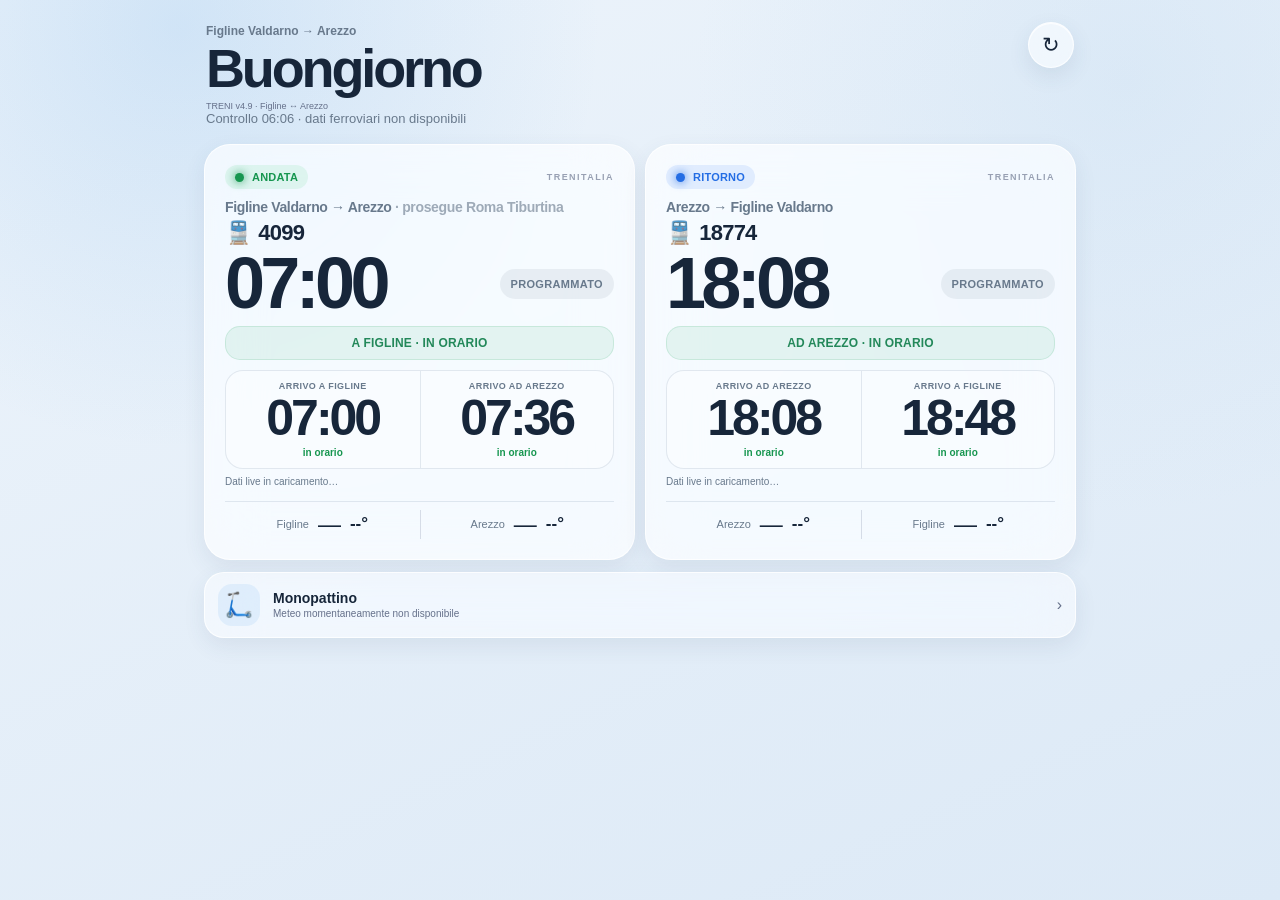
==== commit 9a637ff9: "Refine retained live train data UI" ====
--- a/index.html
+++ b/index.html
@@ -125,7 +125,7 @@
 <script>
 (function(){
   try{
-    const UI_BUILD="50";
+    const UI_BUILD="52";
     const u=new URL(location.href);
     if(u.searchParams.get("build")!==UI_BUILD){
       u.searchParams.set("build",UI_BUILD);
@@ -236,13 +236,13 @@
  ui.outDeparture.textContent="07:00";
  ui.backDeparture.textContent="18:08";
 
- ui.outStatus.textContent="IN ATTESA"; statusClass(ui.outStatus,"neutral");
- ui.backStatus.textContent="IN ATTESA"; statusClass(ui.backStatus,"neutral");
-
- ui.outPunctuality.textContent="A FIGLINE · ATTESA DATI";
- ui.outPunctuality.className="punctuality neutral";
- ui.backPunctuality.textContent="AD AREZZO · ATTESA DATI";
- ui.backPunctuality.className="punctuality neutral";
+ ui.outStatus.textContent="IN ORARIO"; statusClass(ui.outStatus,"ok");
+ ui.backStatus.textContent="IN ORARIO"; statusClass(ui.backStatus,"ok");
+
+ ui.outPunctuality.textContent="A FIGLINE · IN ORARIO";
+ ui.outPunctuality.className="punctuality ok";
+ ui.backPunctuality.textContent="AD AREZZO · IN ORARIO";
+ ui.backPunctuality.className="punctuality ok";
 
  ui.outBoardTime.textContent="07:00";
  ui.outDestTime.textContent="07:36";
@@ -250,11 +250,11 @@
  ui.backDestTime.textContent="18:48";
 
  for(const el of [ui.outBoardDelta,ui.outDestDelta,ui.backBoardDelta,ui.backDestDelta]){
-   el.textContent="attesa dati";
-   el.className="timing-delta";
- }
- ui.outLive.textContent="In attesa del primo controllo ViaggiaTreno di oggi";
- ui.backLive.textContent="In attesa del primo controllo ViaggiaTreno di oggi";
+   el.textContent="in orario";
+   el.className="timing-delta ok";
+ }
+ ui.outLive.textContent="Controllo automatico prima della partenza";
+ ui.backLive.textContent="Controllo automatico prima della partenza";
 }
 
 function dataAgeMinutes(iso){
@@ -273,7 +273,7 @@
  punct=key==="out"?ui.outPunctuality:ui.backPunctuality,
  inf=key==="out"?ui.outInfo:ui.backInfo, live=key==="out"?ui.outLive:ui.backLive;
  if(d?.departureScheduled)dep.textContent=d.departureScheduled;
- const staleSource=!!d?.fetchError || d?.liveAvailable===false || (d?.dataDate && d.dataDate!==todayRome());
+ const staleSource=d?.liveAvailable===false || (d?.dataDate && d.dataDate!==todayRome());
  if(staleSource){
    st.textContent="DATI NON LIVE";statusClass(st,"delay");
    const stationLabel=key==="out"?"A FIGLINE":"AD AREZZO";
@@ -334,7 +334,8 @@
  else if(d?.trainStarted && d?.lastDetection)bits.push(`Treno in viaggio · ultimo rilevamento: ${d.lastDetection}`);
  else if(d?.lastDetection && d.lastDetection!=="--")bits.push(`Ultimo rilevamento: ${d.lastDetection}`);
  if(d?.dataDate && d.dataDate!==todayRome())bits.push("dato non odierno");
- if(d?.fetchError)bits.push("ultimo aggiornamento live non riuscito");
+ if(d?.provisional)bits.push("controllo automatico prima della partenza");
+ else if(d?.staleLive||d?.fetchError)bits.push("ultimo dato verificato mantenuto · nuovo controllo in corso");
  live.textContent=bits.length?bits.join(" · "):"Stato live ViaggiaTreno";
 }
 function weatherIcon(code){
@@ -372,19 +373,22 @@
  // Restiamo in attesa finché il backend non pubblica il primo dato del nuovo giorno.
  if(staleDay){
    resetForNewDay();
-   ui.notice.textContent="Nuovo giorno · in attesa dei dati live di oggi.";
-   ui.notice.classList.add("show");
+   ui.notice.classList.remove("show");
    return data;
  }
 
  renderTrain("out",data?.trains?.["4099"]);renderTrain("back",data?.trains?.["18774"]);
  const age=dataAgeMinutes(data?.generatedAt);
- const sourceFailed=Object.values(data?.trains||{}).some(x=>x?.fetchError || x?.liveAvailable===false || (x?.dataDate && x.dataDate!==todayRome()));
- if(sourceFailed){
-   ui.notice.textContent="Controllo live ViaggiaTreno non riuscito: non mostro più ‘in orario’ se il dato non è verificato. Riprovo automaticamente ogni 5 minuti.";
+ const hardSourceFailed=Object.values(data?.trains||{}).some(x=>x?.liveAvailable===false || (x?.dataDate && x.dataDate!==todayRome()));
+ const provisional=Object.values(data?.trains||{}).some(x=>x?.provisional===true);
+ const nowParts=romeDateParts();
+ const hm=Number(nowParts.hour)*60+Number(nowParts.minute);
+ const activeWindow=(hm>=360&&hm<=570)||(hm>=1020&&hm<=1260);
+ if(hardSourceFailed){
+   ui.notice.textContent="Dati live momentaneamente non disponibili.";
    ui.notice.classList.add("show");
- }else if(age>25){
-   ui.notice.textContent=`ATTENZIONE: ultimo controllo ferroviario ${Math.round(age)} minuti fa.`;
+ }else if(age>25 && activeWindow && !provisional){
+   ui.notice.textContent=`Ultimo controllo ferroviario ${Math.round(age)} minuti fa.`;
    ui.notice.classList.add("show");
    for(const el of [ui.outStatus,ui.backStatus]){
      if(el.textContent==="IN ORARIO"){el.textContent="DATI NON LIVE";statusClass(el,"delay")}
@@ -411,8 +415,7 @@
  if(nowDay!==activeDay){
    activeDay=nowDay;
    resetForNewDay();
-   ui.notice.textContent="Nuovo giorno · in attesa dei dati live di oggi.";
-   ui.notice.classList.add("show");
+   ui.notice.classList.remove("show");
    refreshAll();
  }
 }
--- a/train-ios27.css
+++ b/train-ios27.css
@@ -13,7 +13,7 @@
 .route-mini{font-size:12px!important;font-weight:700!important;margin-top:2px!important}
 h1{font-size:clamp(38px,6vw,54px)!important;line-height:.95!important;margin:5px 0 7px!important;font-weight:820!important;letter-spacing:-.058em!important}
 .actions{gap:8px!important}.circle{width:46px!important;height:46px!important;background:rgba(255,255,255,.60)!important;border:1px solid var(--t-edge)!important;box-shadow:0 8px 22px rgba(48,78,108,.10),inset 0 1px 0 rgba(255,255,255,.78)!important;backdrop-filter:blur(24px) saturate(160%)!important;-webkit-backdrop-filter:blur(24px) saturate(160%)!important}
-.notice{border-radius:18px!important;margin-bottom:10px!important}
+.notice{display:none!important;border-radius:18px!important;margin-bottom:10px!important}
 .cards{display:grid!important;grid-template-columns:1fr!important;gap:10px!important}
 .train-card{min-height:0!important;border-radius:26px!important;padding:16px!important;background:var(--t-glass)!important;border:1px solid var(--t-edge)!important;box-shadow:var(--t-shadow-soft)!important;backdrop-filter:blur(28px) saturate(155%)!important;-webkit-backdrop-filter:blur(28px) saturate(155%)!important}
 .train-card:after{display:none!important}
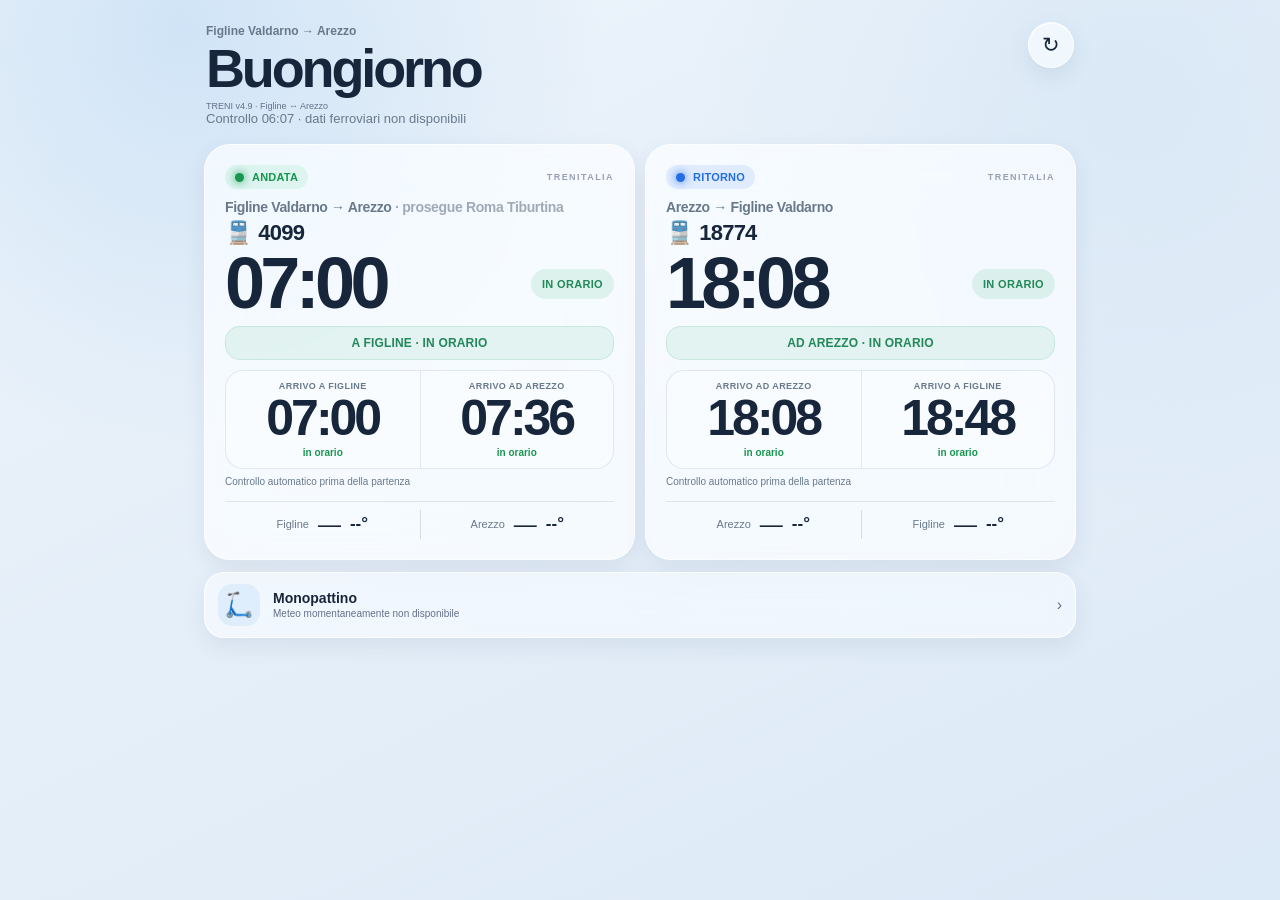
==== commit 0a89cb95: "Show current replacement train in PWA" ====
--- a/index.html
+++ b/index.html
@@ -125,7 +125,7 @@
 <script>
 (function(){
   try{
-    const UI_BUILD="52";
+    const UI_BUILD="54";
     const u=new URL(location.href);
     if(u.searchParams.get("build")!==UI_BUILD){
       u.searchParams.set("build",UI_BUILD);
@@ -170,7 +170,7 @@
     <article class="train-card glass">
       <div class="card-head"><span class="trip-pill out"><span class="dot"></span>ANDATA</span><span class="brand">TRENITALIA</span></div>
       <div class="route-line">Figline Valdarno → Arezzo <span style="opacity:.62">· prosegue Roma Tiburtina</span></div>
-      <div class="train-number"><span class="train-glyph">🚆</span><span>4099</span></div>
+      <div class="train-number"><span class="train-glyph">🚆</span><span id="outTrainNumber">4099</span></div>
       <div class="main-row"><div id="outDeparture" class="departure">07:00</div><div id="outStatus" class="status-pill neutral">PROGRAMMATO</div></div>
       <div id="outPunctuality" class="punctuality ok">A FIGLINE · IN ORARIO</div><div id="outInfo" class="timing-split">
         <div class="timing-cell"><div class="timing-label">Arrivo a Figline</div><div id="outBoardTime" class="timing-time">07:00</div><div id="outBoardDelta" class="timing-delta ok">in orario</div></div>
@@ -187,7 +187,7 @@
     <article class="train-card glass">
       <div class="card-head"><span class="trip-pill back"><span class="dot"></span>RITORNO</span><span class="brand">TRENITALIA</span></div>
       <div class="route-line">Arezzo → Figline Valdarno</div>
-      <div class="train-number"><span class="train-glyph">🚆</span><span>18774</span></div>
+      <div class="train-number"><span class="train-glyph">🚆</span><span id="backTrainNumber">18774</span></div>
       <div class="main-row"><div id="backDeparture" class="departure">18:08</div><div id="backStatus" class="status-pill neutral">PROGRAMMATO</div></div>
       <div id="backPunctuality" class="punctuality ok">AD AREZZO · IN ORARIO</div><div id="backInfo" class="timing-split">
         <div class="timing-cell"><div class="timing-label">Arrivo ad Arezzo</div><div id="backBoardTime" class="timing-time">18:08</div><div id="backBoardDelta" class="timing-delta ok">in orario</div></div>
@@ -218,8 +218,8 @@
 const $=s=>document.querySelector(s);
 const ui={
  greeting:$("#greeting"),meta:$("#refreshMeta"),refresh:$("#refreshBtn"),notice:$("#notice"),
- outDeparture:$("#outDeparture"),outStatus:$("#outStatus"),outPunctuality:$("#outPunctuality"),outInfo:$("#outInfo"),outLive:$("#outLive"),outBoardTime:$("#outBoardTime"),outBoardDelta:$("#outBoardDelta"),outDestTime:$("#outDestTime"),outDestDelta:$("#outDestDelta"),
- backDeparture:$("#backDeparture"),backStatus:$("#backStatus"),backPunctuality:$("#backPunctuality"),backInfo:$("#backInfo"),backLive:$("#backLive"),backBoardTime:$("#backBoardTime"),backBoardDelta:$("#backBoardDelta"),backDestTime:$("#backDestTime"),backDestDelta:$("#backDestDelta"),
+ outTrainNumber:$("#outTrainNumber"),outDeparture:$("#outDeparture"),outStatus:$("#outStatus"),outPunctuality:$("#outPunctuality"),outInfo:$("#outInfo"),outLive:$("#outLive"),outBoardTime:$("#outBoardTime"),outBoardDelta:$("#outBoardDelta"),outDestTime:$("#outDestTime"),outDestDelta:$("#outDestDelta"),
+ backTrainNumber:$("#backTrainNumber"),backDeparture:$("#backDeparture"),backStatus:$("#backStatus"),backPunctuality:$("#backPunctuality"),backInfo:$("#backInfo"),backLive:$("#backLive"),backBoardTime:$("#backBoardTime"),backBoardDelta:$("#backBoardDelta"),backDestTime:$("#backDestTime"),backDestDelta:$("#backDestDelta"),
  fmI:$("#fmI"),fmT:$("#fmT"),amI:$("#amI"),amT:$("#amT"),aeI:$("#aeI"),aeT:$("#aeT"),feI:$("#feI"),feT:$("#feT"),
  scooter:$("#scooterNote")
 };
@@ -233,7 +233,11 @@
 function statusClass(el,c){el.className="status-pill "+c}
 
 function resetForNewDay(){
- ui.outDeparture.textContent="07:00";
+ const today=todayRome();
+ const replacement=today>="2026-10-12" && today<="2026-12-04";
+ ui.outTrainNumber.textContent=replacement?"34221":"4099";
+ ui.backTrainNumber.textContent="18774";
+ ui.outDeparture.textContent=replacement?"06:55":"07:00";
  ui.backDeparture.textContent="18:08";
 
  ui.outStatus.textContent="IN ORARIO"; statusClass(ui.outStatus,"ok");
@@ -244,8 +248,8 @@
  ui.backPunctuality.textContent="AD AREZZO · IN ORARIO";
  ui.backPunctuality.className="punctuality ok";
 
- ui.outBoardTime.textContent="07:00";
- ui.outDestTime.textContent="07:36";
+ ui.outBoardTime.textContent=replacement?"06:55":"07:00";
+ ui.outDestTime.textContent=replacement?"07:31":"07:36";
  ui.backBoardTime.textContent="18:08";
  ui.backDestTime.textContent="18:48";
 
@@ -272,9 +276,12 @@
  const dep=key==="out"?ui.outDeparture:ui.backDeparture, st=key==="out"?ui.outStatus:ui.backStatus,
  punct=key==="out"?ui.outPunctuality:ui.backPunctuality,
  inf=key==="out"?ui.outInfo:ui.backInfo, live=key==="out"?ui.outLive:ui.backLive;
+ const trainNumberEl=key==="out"?ui.outTrainNumber:ui.backTrainNumber;
+ if(d?.number)trainNumberEl.textContent=d.number;
  if(d?.departureScheduled)dep.textContent=d.departureScheduled;
  const staleSource=d?.liveAvailable===false || (d?.dataDate && d.dataDate!==todayRome());
- if(staleSource){
+ const departed=Boolean(d?.departureActual || d?.started===true || d?.status==="DEPARTED");
+ if(staleSource && !departed){
    st.textContent="DATI NON LIVE";statusClass(st,"delay");
    const stationLabel=key==="out"?"A FIGLINE":"AD AREZZO";
    punct.textContent=`${stationLabel} · VERIFICA NON DISPONIBILE`;
@@ -293,7 +300,7 @@
  let cls="neutral",txt="IN ORARIO";
  const boardingDelay=Number(d?.boardingDelayMinutes ?? d?.delayMinutes ?? 0);
  if(d?.cancelled){txt="SOPPRESSO";cls="bad"}
- else if(d?.departureActual){
+ else if(departed){
    txt=boardingDelay>0?`PARTITO +${Math.round(boardingDelay)}`:"PARTITO";
    cls=boardingDelay>=15?"bad":boardingDelay>0?"delay":"ok";
  }
@@ -331,6 +338,8 @@
  destTimeEl.textContent=destTime; destDeltaEl.textContent=dd.text; destDeltaEl.className="timing-delta "+dd.cls;
  let bits=[];
  if(d?.departureActual)bits.push(`Partenza effettiva ${d.departureActual}`);
+ else if(departed && d?.boardingArrivalActual)bits.push(`Partito · passaggio alla stazione di salita ${d.boardingArrivalActual}`);
+ else if(departed)bits.push("Partito");
  else if(d?.trainStarted && d?.lastDetection)bits.push(`Treno in viaggio · ultimo rilevamento: ${d.lastDetection}`);
  else if(d?.lastDetection && d.lastDetection!=="--")bits.push(`Ultimo rilevamento: ${d.lastDetection}`);
  if(d?.dataDate && d.dataDate!==todayRome())bits.push("dato non odierno");
@@ -421,6 +430,7 @@
 }
 
 setGreeting();
+resetForNewDay();
 setInterval(setGreeting,60000);
 setInterval(watchDayChange,15000);
 refreshAll();
